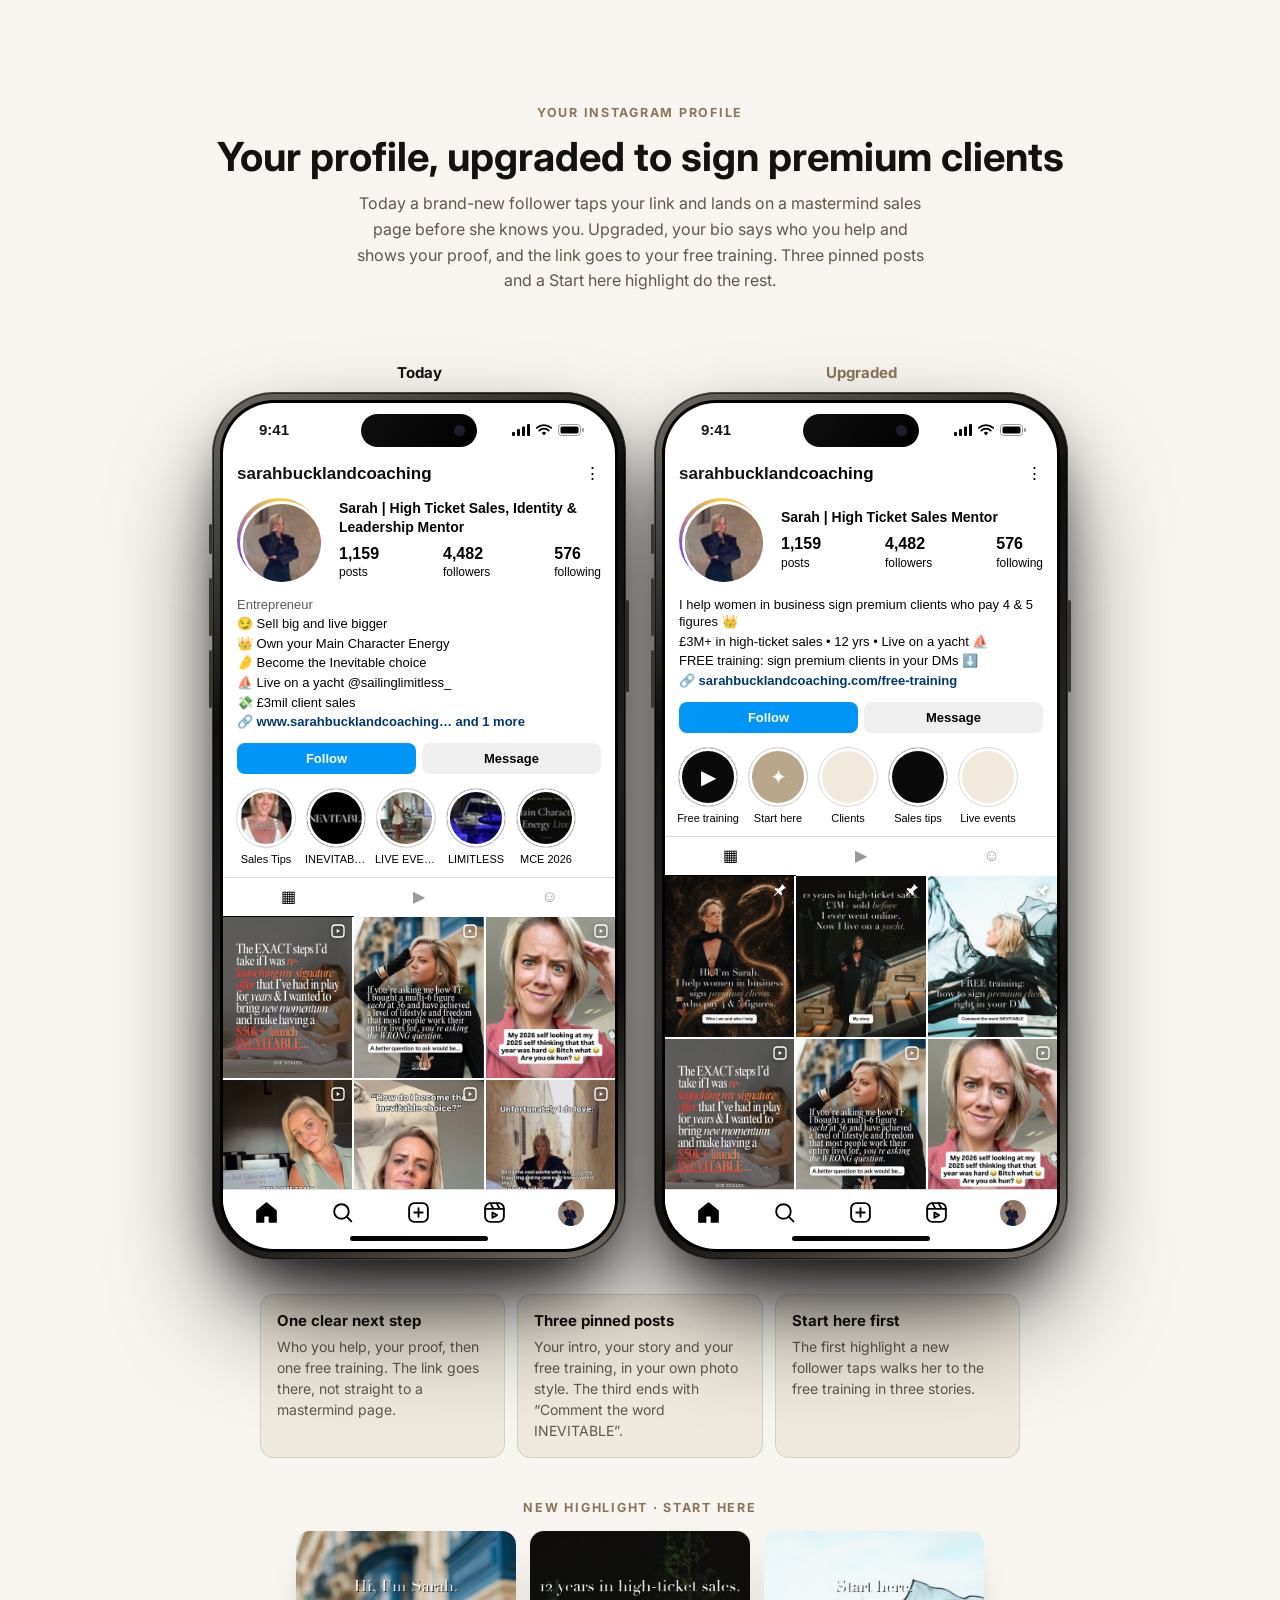
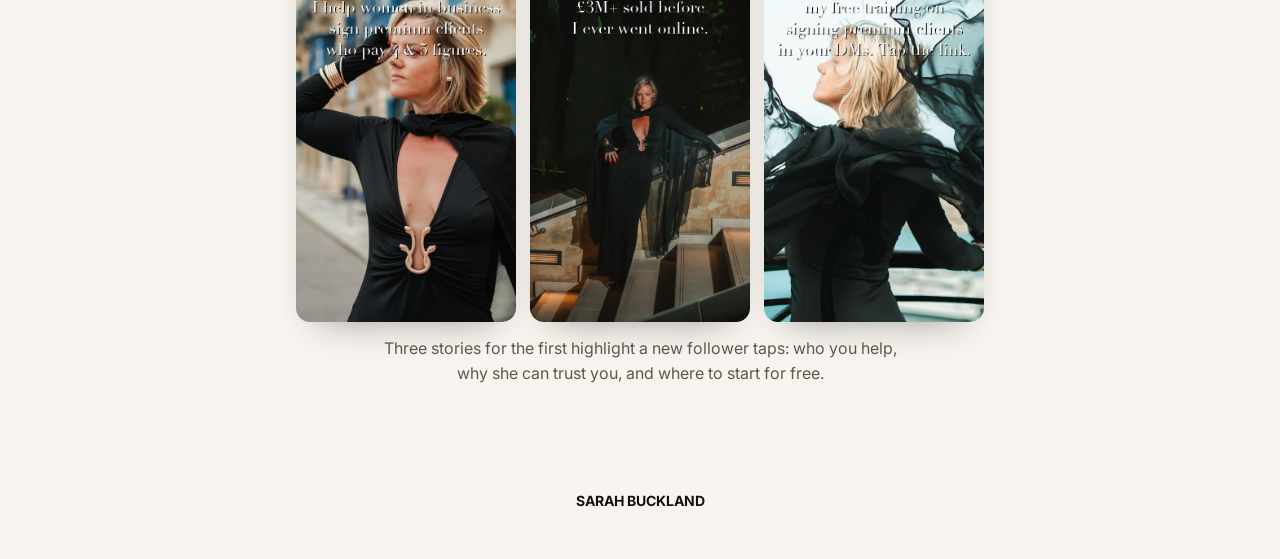
==== ig-profile/index.html @ e1456f19 "Pitch site for Sarah Buckland Co-Authored-By: Claude Opus 5.5 <noreply@anthropic.com>" ====
<!doctype html>
<html lang="en">
<head>
  <meta charset="utf-8" />
  <meta name="viewport" content="width=device-width, initial-scale=1" />
  <title>Instagram profile &middot; Sarah Buckland</title>
  <meta name="robots" content="noindex" />
  <link rel="icon" href="../assets/img/favicon.png" type="image/png" />
  <link rel="apple-touch-icon" href="../assets/img/apple-touch-icon.png" />
  <link rel="preconnect" href="https://fonts.googleapis.com" /><link href="https://fonts.googleapis.com/css2?family=Inter:wght@400;600;700&display=swap" rel="stylesheet" />
  <style>@font-face{font-family:"SF Pro Display Bold";src:url("https://framerusercontent.com/assets/e2xSj9IcJ8dsIvELAZDx3LfWno.woff2");font-display:swap;font-weight:700}</style>
  <link rel="stylesheet" href="../assets/phone-prof.css" />
  <style>
  html{overflow-y:scroll}html,body{background:#f8f5f0;color:#141210;margin:0}
  .sa__intro{text-align:center;padding:44px 16px 12px}
  .eyebrow{color:#8a7558;font:700 .78rem/1 Inter,sans-serif;letter-spacing:.14em;text-transform:uppercase;margin:0}
  .sa__title{font:700 clamp(28px,5vw,40px)/1.1 "SF Pro Display Bold",Inter,sans-serif;margin:.4em 0 .3em;color:#141210}
  .sa__note{color:#5f574c;max-width:580px;margin:0 auto 14px;font:400 16px/1.6 Inter,sans-serif}
  .ads2{display:flex;flex-wrap:wrap;justify-content:center;gap:28px}.ads2>div{min-width:0}
  .adlab{text-align:center;font:700 15px/1 Inter,sans-serif;color:#141210;margin:0 0 12px}.adlab.new{color:#8a7558}
  .why{max-width:760px;margin:34px auto 0;padding:0 16px;display:grid;grid-template-columns:repeat(3,minmax(0,1fr));gap:12px}
  .why div{background:#efe8dc;border:1px solid rgba(138,117,88,.22);border-radius:14px;padding:16px}
  .why b{display:block;font:700 15px/1.3 "SF Pro Display Bold",Inter,sans-serif;margin-bottom:6px}.why span{font:400 14px/1.5 Inter,sans-serif;color:#5f574c}
  @media(max-width:700px){.why{grid-template-columns:1fr}}
  .brandfoot{text-align:center;padding:34px 16px 50px;color:#5f574c;font:400 14px Inter,sans-serif}.brandfoot b{color:#141210}
  .hli i{font-size:18px}
  </style>
<style>
.feed--prof{overflow:hidden}.prof{font:13px/1.35 -apple-system,"Helvetica Neue",Arial,sans-serif;color:#000;background:#fff}
.ptop{display:flex;justify-content:space-between;padding:6px 14px 8px;font-size:17px}.ptop b{font-weight:700}
.phead{display:flex;align-items:center;gap:18px;padding:4px 14px}.pav{width:78px;height:78px;border-radius:50%;padding:3px;background:conic-gradient(#f9ce34,#ee2a7b,#6228d7,#f9ce34);flex:none}
.pav img{width:100%;height:100%;border-radius:50%;object-fit:cover;border:3px solid #fff}
.pright{flex:1;min-width:0;display:flex;flex-direction:column;gap:6px}.pname{font-size:14px}.pstats{display:flex;justify-content:space-between}.pstats span{align-items:flex-start!important}.pstats span{display:flex;flex-direction:column;align-items:center;font-size:12px}.pstats b{font-size:16px}
.pbio{padding:8px 14px 0}.pbio p{margin:2px 0}.pcat{color:#555}.plink{color:#00376b;font-weight:600;word-break:break-all}
.pbtn{display:flex;gap:6px;padding:10px 14px}.pbtn span{flex:1;text-align:center;background:#efefef;border-radius:8px;padding:7px 0;font-weight:600}.pbtn .fol{background:#0095f6;color:#fff}
.hl{display:flex;gap:12px;padding:4px 14px 10px;overflow:hidden}.hli{display:flex;flex-direction:column;align-items:center;gap:4px;width:58px;flex:none}
.hli i{width:58px;height:58px;border-radius:50%;border:1px solid #dbdbdb;box-shadow:inset 0 0 0 3px #fff;display:flex;align-items:center;justify-content:center;color:#fff;font-style:normal;font-size:20px}
.hli b{font-weight:400;font-size:11px;white-space:nowrap;overflow:hidden;text-overflow:ellipsis;max-width:62px}
.ptabs{display:flex;border-top:1px solid #dbdbdb}.ptabs span{flex:1;text-align:center;padding:8px 0;color:#999;font-size:16px}.ptabs .on{color:#000;border-bottom:1px solid #000}
.grid3{display:grid;grid-template-columns:repeat(3,1fr);gap:2px}.gc{position:relative;aspect-ratio:4/5;overflow:hidden;background:#eee}.gc img{width:100%;height:100%;object-fit:cover;display:block}
.gc .pin,.gc .rl{position:absolute;top:6px;right:6px;width:16px;height:16px;filter:drop-shadow(0 1px 2px rgba(0,0,0,.5))}.gc .rl{right:6px}.gc .pin+.rl{right:26px}
</style>
<style>.sh{max-width:900px;margin:44px auto 0;padding:0 20px;text-align:center}.sh__row{display:flex;gap:14px;justify-content:center;margin:16px 0 14px}.sh__row img{width:min(30%,220px);aspect-ratio:9/16;object-fit:cover;border-radius:14px;box-shadow:0 18px 36px -22px rgba(20,18,16,.45)}.sh__note{font-family:Inter,sans-serif;color:var(--muted,#5f574c);max-width:520px;margin:0 auto;line-height:1.55}</style>
</head>
<body>
  <main class="page">
    <section class="sa">
      <div class="sa__intro">
        <p class="eyebrow">Your Instagram profile</p>
        <h1 class="sa__title">Your profile, upgraded to sign premium clients</h1>
        <p class="sa__note">Today a brand-new follower taps your link and lands on a mastermind sales page before she knows you. Upgraded, your bio says who you help and shows your proof, and the link goes to your free training. Three pinned posts and a Start here highlight do the rest.</p>
      </div>
      <div class="stage"><div class="ads2">
        <div class="adcol"><p class="adlab">Today</p><div class="phone-wrap" id="pf1"><div class="iphone"><span class="btn-side l" style="top:132px;height:30px"></span><span class="btn-side l" style="top:186px;height:58px"></span><span class="btn-side l" style="top:258px;height:58px"></span><span class="btn-side r" style="top:208px;height:92px"></span><div class="screen"><div class="status"><span>9:41</span><span class="island"></span><span class="ic"><svg viewBox="0 0 18 12"><rect x="0" y="8" width="3" height="4" rx="1" fill="#000"/><rect x="5" y="5" width="3" height="7" rx="1" fill="#000"/><rect x="10" y="2.5" width="3" height="9.5" rx="1" fill="#000"/><rect x="15" y="0" width="3" height="12" rx="1" fill="#000"/></svg><svg viewBox="0 0 16 12"><path d="M8 11.5l2.2-2.6a3.2 3.2 0 0 0-4.4 0z" fill="#000"/><path d="M3.2 6.6a6.8 6.8 0 0 1 9.6 0" stroke="#000" stroke-width="1.8" fill="none" stroke-linecap="round"/><path d="M.8 3.9a10.5 10.5 0 0 1 14.4 0" stroke="#000" stroke-width="1.8" fill="none" stroke-linecap="round"/></svg><svg viewBox="0 0 27 12"><rect x=".5" y=".5" width="22" height="11" rx="3.2" fill="none" stroke="#000" opacity=".4"/><rect x="2.5" y="2.5" width="18" height="7" rx="1.6" fill="#000"/><rect x="24" y="4" width="2" height="4" rx="1" fill="#000" opacity=".4"/></svg></span></div>
              <div class="feed feed--prof"><div class="prof">
  <div class="ptop"><b>sarahbucklandcoaching</b><span>&#8942;</span></div>
  <div class="phead"><span class="pav"><img src="../assets/img/profile/pfp.jpg" alt=""></span>
    <div class="pright"><b class="pname">Sarah | High Ticket Sales, Identity &amp; Leadership Mentor</b><div class="pstats"><span><b>1,159</b>posts</span><span><b>4,482</b>followers</span><span><b>576</b>following</span></div></div></div>
  <div class="pbio"><p class="pcat">Entrepreneur</p><p>&#128527; Sell big and live bigger</p><p>&#128081; Own your Main Character Energy</p><p>&#129292; Become the Inevitable choice</p><p>&#9973;&#65039; Live on a yacht @sailinglimitless_</p><p>&#128184; &pound;3mil client sales</p><p class="plink">&#128279; www.sarahbucklandcoaching&hellip; and 1 more</p></div>
  <div class="pbtn"><span class="fol">Follow</span><span>Message</span></div>
  <div class="hl"><span class="hli"><i style="background:url(../assets/img/profile/hl0.jpg) center/cover"></i><b>Sales Tips</b></span><span class="hli"><i style="background:url(../assets/img/profile/hl1.jpg) center/cover"></i><b>INEVITABLE</b></span><span class="hli"><i style="background:url(../assets/img/profile/hl2.jpg) center/cover"></i><b>LIVE EVENTS</b></span><span class="hli"><i style="background:url(../assets/img/profile/hl3.jpg) center/cover"></i><b>LIMITLESS</b></span><span class="hli"><i style="background:url(../assets/img/profile/hl4.jpg) center/cover"></i><b>MCE 2026</b></span></div>
  <div class="ptabs"><span class="on">&#9638;</span><span>&#9654;</span><span>&#9786;</span></div>
  <div class="grid3"><span class="gc"><svg class="rl" viewBox="0 0 24 24"><rect x="3" y="3" width="18" height="18" rx="5" fill="none" stroke="#fff" stroke-width="2"/><path d="M10 9v6l5-3z" fill="#fff"/></svg><img src="../assets/img/profile/DXZZ-kZjZ-O.jpg" alt=""></span><span class="gc"><svg class="rl" viewBox="0 0 24 24"><rect x="3" y="3" width="18" height="18" rx="5" fill="none" stroke="#fff" stroke-width="2"/><path d="M10 9v6l5-3z" fill="#fff"/></svg><img src="../assets/img/profile/DbnhbDljemV.jpg" alt=""></span><span class="gc"><svg class="rl" viewBox="0 0 24 24"><rect x="3" y="3" width="18" height="18" rx="5" fill="none" stroke="#fff" stroke-width="2"/><path d="M10 9v6l5-3z" fill="#fff"/></svg><img src="../assets/img/profile/De_6NpAjT2H.jpg" alt=""></span><span class="gc"><svg class="rl" viewBox="0 0 24 24"><rect x="3" y="3" width="18" height="18" rx="5" fill="none" stroke="#fff" stroke-width="2"/><path d="M10 9v6l5-3z" fill="#fff"/></svg><img src="../assets/img/profile/De4cODLt4FM.jpg" alt=""></span><span class="gc"><svg class="rl" viewBox="0 0 24 24"><rect x="3" y="3" width="18" height="18" rx="5" fill="none" stroke="#fff" stroke-width="2"/><path d="M10 9v6l5-3z" fill="#fff"/></svg><img src="../assets/img/profile/De2Eh1vt04J.jpg" alt=""></span><span class="gc"><svg class="rl" viewBox="0 0 24 24"><rect x="3" y="3" width="18" height="18" rx="5" fill="none" stroke="#fff" stroke-width="2"/><path d="M10 9v6l5-3z" fill="#fff"/></svg><img src="../assets/img/profile/DexRTtUNtUl.jpg" alt=""></span></div>
</div></div><div class="tabbar"><svg viewBox="0 0 24 24"><path d="M3 10.5L12 3l9 7.5V21h-6v-6H9v6H3z" fill="#000"/></svg><svg viewBox="0 0 24 24"><circle cx="11" cy="11" r="7"/><path d="M20.5 20.5l-4.5-4.5"/></svg><svg viewBox="0 0 24 24"><rect x="3" y="3" width="18" height="18" rx="5"/><path d="M12 8v8M8 12h8"/></svg><svg viewBox="0 0 24 24"><rect x="3" y="3" width="18" height="18" rx="5"/><path d="M3 8.5h18M8 3l3 5.5M14 3l3 5.5M10 12v5l4.5-2.5z"/></svg><img class="me" src="../assets/img/profile/pfp.jpg" alt="" /></div>
              <div class="homebar"></div></div></div></div></div>
        <div class="adcol"><p class="adlab new">Upgraded</p><div class="phone-wrap" id="pf2"><div class="iphone"><span class="btn-side l" style="top:132px;height:30px"></span><span class="btn-side l" style="top:186px;height:58px"></span><span class="btn-side l" style="top:258px;height:58px"></span><span class="btn-side r" style="top:208px;height:92px"></span><div class="screen"><div class="status"><span>9:41</span><span class="island"></span><span class="ic"><svg viewBox="0 0 18 12"><rect x="0" y="8" width="3" height="4" rx="1" fill="#000"/><rect x="5" y="5" width="3" height="7" rx="1" fill="#000"/><rect x="10" y="2.5" width="3" height="9.5" rx="1" fill="#000"/><rect x="15" y="0" width="3" height="12" rx="1" fill="#000"/></svg><svg viewBox="0 0 16 12"><path d="M8 11.5l2.2-2.6a3.2 3.2 0 0 0-4.4 0z" fill="#000"/><path d="M3.2 6.6a6.8 6.8 0 0 1 9.6 0" stroke="#000" stroke-width="1.8" fill="none" stroke-linecap="round"/><path d="M.8 3.9a10.5 10.5 0 0 1 14.4 0" stroke="#000" stroke-width="1.8" fill="none" stroke-linecap="round"/></svg><svg viewBox="0 0 27 12"><rect x=".5" y=".5" width="22" height="11" rx="3.2" fill="none" stroke="#000" opacity=".4"/><rect x="2.5" y="2.5" width="18" height="7" rx="1.6" fill="#000"/><rect x="24" y="4" width="2" height="4" rx="1" fill="#000" opacity=".4"/></svg></span></div>
              <div class="feed feed--prof"><div class="prof">
  <div class="ptop"><b>sarahbucklandcoaching</b><span>&#8942;</span></div>
  <div class="phead"><span class="pav"><img src="../assets/img/profile/pfp.jpg" alt=""></span>
    <div class="pright"><b class="pname">Sarah | High Ticket Sales Mentor</b><div class="pstats"><span><b>1,159</b>posts</span><span><b>4,482</b>followers</span><span><b>576</b>following</span></div></div></div>
  <div class="pbio"><p>I help women in business sign premium clients who pay 4 &amp; 5 figures &#128081;</p><p>&pound;3M+ in high-ticket sales &bull; 12 yrs &bull; Live on a yacht &#9973;&#65039;</p><p>FREE training: sign premium clients in your DMs &#11015;&#65039;</p><p class="plink">&#128279; sarahbucklandcoaching.com/free-training</p></div>
  <div class="pbtn"><span class="fol">Follow</span><span>Message</span></div>
  <div class="hl"><span class="hli"><i style="background:#0a0a0a">&#9654;</i><b>Free training</b></span><span class="hli"><i style="background:#b9a68b">&#10022;</i><b>Start here</b></span><span class="hli"><i style="background:#f1e9db"></i><b>Clients</b></span><span class="hli"><i style="background:#0a0a0a"></i><b>Sales tips</b></span><span class="hli"><i style="background:#f1e9db"></i><b>Live events</b></span></div>
  <div class="ptabs"><span class="on">&#9638;</span><span>&#9654;</span><span>&#9786;</span></div>
  <div class="grid3"><span class="gc"><svg class="pin" viewBox="0 0 24 24"><path d="M15 3l6 6-3 1-4 4 1 5-2 1-4-4-5 5-1-1 5-5-4-4 1-2 5 1 4-4z" fill="#fff"/></svg><img src="../assets/img/post/pin-1.jpg" alt=""></span><span class="gc"><svg class="pin" viewBox="0 0 24 24"><path d="M15 3l6 6-3 1-4 4 1 5-2 1-4-4-5 5-1-1 5-5-4-4 1-2 5 1 4-4z" fill="#fff"/></svg><img src="../assets/img/post/pin-2.jpg" alt=""></span><span class="gc"><svg class="pin" viewBox="0 0 24 24"><path d="M15 3l6 6-3 1-4 4 1 5-2 1-4-4-5 5-1-1 5-5-4-4 1-2 5 1 4-4z" fill="#fff"/></svg><img src="../assets/img/post/pin-3.jpg" alt=""></span><span class="gc"><svg class="rl" viewBox="0 0 24 24"><rect x="3" y="3" width="18" height="18" rx="5" fill="none" stroke="#fff" stroke-width="2"/><path d="M10 9v6l5-3z" fill="#fff"/></svg><img src="../assets/img/profile/DXZZ-kZjZ-O.jpg" alt=""></span><span class="gc"><svg class="rl" viewBox="0 0 24 24"><rect x="3" y="3" width="18" height="18" rx="5" fill="none" stroke="#fff" stroke-width="2"/><path d="M10 9v6l5-3z" fill="#fff"/></svg><img src="../assets/img/profile/DbnhbDljemV.jpg" alt=""></span><span class="gc"><svg class="rl" viewBox="0 0 24 24"><rect x="3" y="3" width="18" height="18" rx="5" fill="none" stroke="#fff" stroke-width="2"/><path d="M10 9v6l5-3z" fill="#fff"/></svg><img src="../assets/img/profile/De_6NpAjT2H.jpg" alt=""></span></div>
</div></div><div class="tabbar"><svg viewBox="0 0 24 24"><path d="M3 10.5L12 3l9 7.5V21h-6v-6H9v6H3z" fill="#000"/></svg><svg viewBox="0 0 24 24"><circle cx="11" cy="11" r="7"/><path d="M20.5 20.5l-4.5-4.5"/></svg><svg viewBox="0 0 24 24"><rect x="3" y="3" width="18" height="18" rx="5"/><path d="M12 8v8M8 12h8"/></svg><svg viewBox="0 0 24 24"><rect x="3" y="3" width="18" height="18" rx="5"/><path d="M3 8.5h18M8 3l3 5.5M14 3l3 5.5M10 12v5l4.5-2.5z"/></svg><img class="me" src="../assets/img/profile/pfp.jpg" alt="" /></div>
              <div class="homebar"></div></div></div></div></div>
      </div></div>
      <div class="why">
        <div><b>One clear next step</b><span>Who you help, your proof, then one free training. The link goes there, not straight to a mastermind page.</span></div>
        <div><b>Three pinned posts</b><span>Your intro, your story and your free training, in your own photo style. The third ends with &ldquo;Comment the word INEVITABLE&rdquo;.</span></div>
        <div><b>Start here first</b><span>The first highlight a new follower taps walks her to the free training in three stories.</span></div>
      </div>
      <div class="sh">
        <p class="eyebrow">New highlight &middot; Start here</p>
        <div class="sh__row"><img src="../assets/img/profile/start-1.jpg" alt="Start here story 1"><img src="../assets/img/profile/start-2.jpg" alt="Start here story 2"><img src="../assets/img/profile/start-3.jpg" alt="Start here story 3"></div>
        <p class="sh__note">Three stories for the first highlight a new follower taps: who you help, why she can trust you, and where to start for free.</p>
      </div>
    </section>
  </main>
  <footer class="brandfoot"><b>SARAH BUCKLAND</b></footer>
</body>
</html>
---- assets/phone-prof.css ----
/* In-feed phone mock (static ad + carousel). Shell per references/in-feed-phone-mock.md */
.sa { position: relative; overflow: hidden; padding: clamp(46px, 7vh, 84px) 0 clamp(56px, 8vh, 96px); }
.sa__glow { position: absolute; top: 0; left: 50%; transform: translateX(-50%); width: min(900px, 120vw); height: 520px; pointer-events: none;
  background: radial-gradient(50% 50% at 50% 50%, rgba(160, 120, 180, 0.2), transparent 70%); }
.sa__intro { position: relative; text-align: center; margin-bottom: clamp(30px, 5vh, 48px); padding: 0 20px; }
.sa__title { font-family: var(--display); font-weight: 500; font-size: clamp(1.9rem, 4vw, 2.6rem); line-height: 1.1; color: var(--ink); }
.stage { position: relative; display: grid; place-items: center; padding: 0 16px; }
.stage::after { content: ""; position: absolute; bottom: -18px; left: 50%; transform: translateX(-50%); width: 420px; max-width: 80vw; height: 60px; background: rgba(0,0,0,.7); filter: blur(28px); border-radius: 50%; z-index: -1; }
.phone-wrap { position: relative; }
.iphone { --w: 392px; --r: 62px; position: relative; width: var(--w); max-width: calc(100vw - 32px); aspect-ratio: 392 / 846; border-radius: var(--r); padding: 11px;
  background: linear-gradient(148deg, #6f6a63, #100e0c 30%, #2a2723 55%, #100e0c 75%, #7b756c);
  box-shadow: inset 0 0 0 1px rgba(255,255,255,.18), inset 0 0 0 2px rgba(0,0,0,.6), 0 60px 120px -30px rgba(0,0,0,.95), 0 30px 60px -20px rgba(0,0,0,.8); }
.iphone::before { content: ""; position: absolute; inset: 8px; border-radius: calc(var(--r) - 8px); background: #000; }
.iphone::after { content: ""; position: absolute; inset: 11px; border-radius: calc(var(--r) - 11px); z-index: 6; pointer-events: none; background: linear-gradient(128deg, rgba(255,255,255,.12), transparent 28%, transparent 70%, rgba(255,255,255,.05)); }
.btn-side { position: absolute; width: 3px; border-radius: 2px; background: #3a3631; }
.btn-side.l { left: -3px; } .btn-side.r { right: -3px; }
.screen { position: relative; z-index: 2; height: 100%; display: flex; flex-direction: column; border-radius: calc(var(--r) - 11px); overflow: hidden; background: #fff; color: #000;
  font-family: -apple-system, BlinkMacSystemFont, "SF Pro Text", "Helvetica Neue", Arial, sans-serif; font-size: 13px; }
.status { position: relative; height: 54px; flex: none; display: flex; align-items: center; justify-content: space-between; padding: 0 30px 0 36px; font-weight: 600; font-size: 15px; }
.island { position: absolute; left: 50%; top: 11px; transform: translateX(-50%); width: 116px; height: 33px; border-radius: 20px; background: #000; }
.island::after { content: ""; position: absolute; right: 12px; top: 11px; width: 11px; height: 11px; border-radius: 50%; background: #1a1a2a; }
.status svg { height: 12px; width: auto; }
.status .ic { display: flex; gap: 6px; align-items: center; }
.ig-top { flex: none; display: flex; align-items: center; justify-content: space-between; padding: 2px 14px 8px; }
.ig-logo { font-family: "Snell Roundhand", "Segoe Script", cursive; font-size: 30px; font-weight: 600; line-height: 1; }
.ig-top .ic { display: flex; gap: 18px; align-items: center; position: relative; }
.ig-top svg, .actions svg, .tabbar svg { width: 25px; height: 25px; fill: none; stroke: #000; stroke-width: 1.85; stroke-linecap: round; stroke-linejoin: round; }
.ig-badge { position: absolute; right: -7px; top: -6px; min-width: 18px; height: 18px; border-radius: 9px; background: #ff3040; color: #fff; font-size: 11px; font-weight: 700; display: grid; place-items: center; border: 2px solid #fff; }
.feed { flex: 1; overflow: hidden; }
.post-head { display: flex; align-items: center; gap: 10px; padding: 8px 12px; }
.avatar-ring { width: 36px; height: 36px; border-radius: 50%; padding: 2px; background: conic-gradient(from 200deg, #feda75, #fa7e1e, #d62976, #962fbf, #4f5bd5, #feda75); flex: none; }
.avatar-ring img { width: 100%; height: 100%; border-radius: 50%; border: 2px solid #fff; object-fit: cover; }
.who { flex: 1; line-height: 1.2; }
.who b { font-size: 13.5px; display: inline-flex; align-items: center; gap: 4px; }
.who small { display: block; color: #737373; font-size: 11.5px; }
.verified { width: 13px; height: 13px; }
.dots3 { font-weight: 700; letter-spacing: 1px; font-size: 16px; }
.post-media { position: relative; display: block; width: 100%; aspect-ratio: 1 / 1; background: #000; overflow: hidden; }
.post-media img { width: 100%; height: 100%; object-fit: cover; display: block; }
.cta-strip { display: flex; align-items: center; justify-content: space-between; padding: 11px 12px; background: #fafafa; border-bottom: .5px solid #dbdbdb; font-weight: 600; font-size: 14px; color: #000; text-decoration: none; }
.cta-strip i { width: 8px; height: 8px; border-right: 2px solid #000; border-bottom: 2px solid #000; transform: rotate(-45deg); }
.actions { position: relative; display: flex; align-items: center; gap: 14px; padding: 9px 12px 4px; }
.actions .spacer { flex: 1; }
.likes { padding: 2px 12px; font-weight: 600; font-size: 13.5px; }
.caption { padding: 2px 12px; font-size: 13.5px; line-height: 1.35; }
.caption .more { color: #737373; }
.comments, .stamp { padding: 3px 12px 0; color: #737373; font-size: 13px; }
.stamp { font-size: 11px; }
.tabbar { flex: none; display: flex; justify-content: space-around; align-items: center; padding: 10px 6px 4px; border-top: .5px solid #dbdbdb; background: #fff; }
.tabbar .me { width: 26px; height: 26px; border-radius: 50%; object-fit: cover; }
.homebar { flex: none; width: 138px; height: 5px; border-radius: 3px; background: #000; margin: 6px auto 8px; }
/* carousel inside the media slot */
.post-media--car { aspect-ratio: 4 / 5; }
.ctrack { display: flex; height: 100%; overflow-x: auto; scroll-snap-type: x mandatory; scrollbar-width: none; overscroll-behavior-x: contain; }
.ctrack::-webkit-scrollbar { display: none; }
.ctrack img { flex: 0 0 100%; width: 100%; height: 100%; object-fit: cover; scroll-snap-align: start; }
.cnav { position: absolute; top: 50%; transform: translateY(-50%); width: 26px; height: 26px; border-radius: 50%; border: 0; background: rgba(255,255,255,.85); display: grid; place-items: center; cursor: pointer; transition: opacity .2s; }
.cnav::before { content: ""; width: 7px; height: 7px; border-right: 2px solid #262626; border-bottom: 2px solid #262626; }
.cnav.prev { left: 8px; } .cnav.prev::before { transform: rotate(135deg); margin-left: 3px; }
.cnav.next { right: 8px; } .cnav.next::before { transform: rotate(-45deg); margin-right: 3px; }
.cnav[disabled] { opacity: 0; pointer-events: none; }
.ig-count { position: absolute; top: 12px; right: 12px; padding: 3px 9px; border-radius: 12px; background: rgba(0,0,0,.6); color: #fff; font-size: 12px; font-weight: 600; }
.cdots { position: absolute; left: 50%; top: 50%; transform: translate(-50%, -50%); display: flex; gap: 4px; }
.cdots span { width: 6px; height: 6px; border-radius: 50%; background: #c7c7c7; }
.cdots span.on { background: #0095f6; }
.hint { text-align: center; margin-top: 34px; color: var(--muted); font-size: .9rem; }
/* callout */
.callout { position: absolute; left: 100%; top: 64%; width: 230px; margin-left: 14px; pointer-events: none; transition: opacity .3s; }
.callout svg { width: 120px; height: 70px; overflow: visible; }
.callout .ln { fill: none; stroke: var(--ink); stroke-width: 2; stroke-linecap: round; stroke-dasharray: 200; stroke-dashoffset: 0; }
.bubble { display: inline-block; margin-top: 4px; padding: 10px 16px; border-radius: 14px; background: linear-gradient(120deg, var(--accent), #e04556); color: var(--accent-ink); font-family: var(--display); font-style: italic; font-size: 1.15rem; transform: rotate(-3deg); }
html.js .rv .ln { stroke-dashoffset: 200; transition: stroke-dashoffset .9s var(--ease) .35s; }
html.js .rv.is-in .ln { stroke-dashoffset: 0; }
.phone-wrap.swiped .callout { opacity: 0; }
@media (max-width: 980px) {
  .callout { position: static; margin: 22px auto 0; text-align: center; width: auto; }
  .callout svg { display: none; }
}
@media (max-width: 460px) { .iphone { --w: 320px; --r: 50px; } }
@media (prefers-reduced-motion: reduce) { html.js .rv .ln { transition: none; stroke-dashoffset: 0; } }

/* Urania: two phones side by side */
.stage .ads2{width:min(920px,calc(100vw - 32px));margin:0 auto;align-items:flex-start}
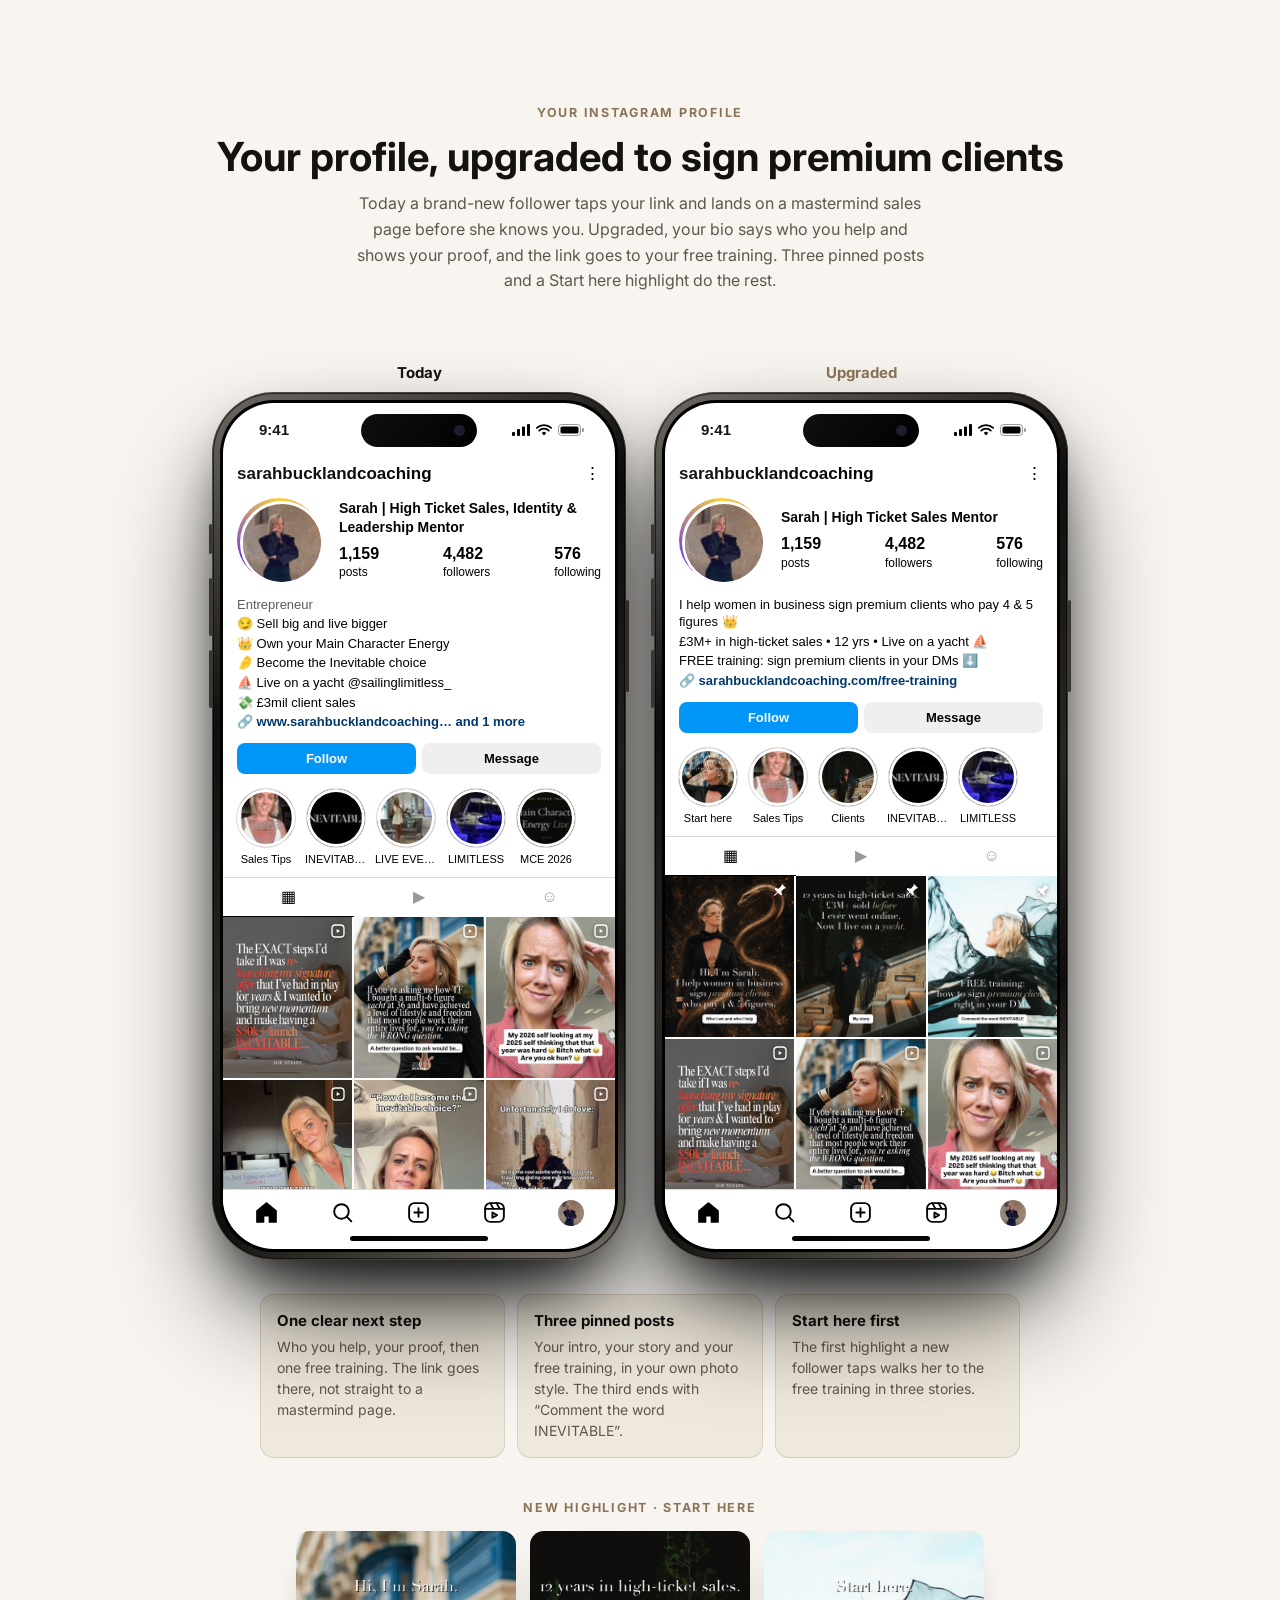
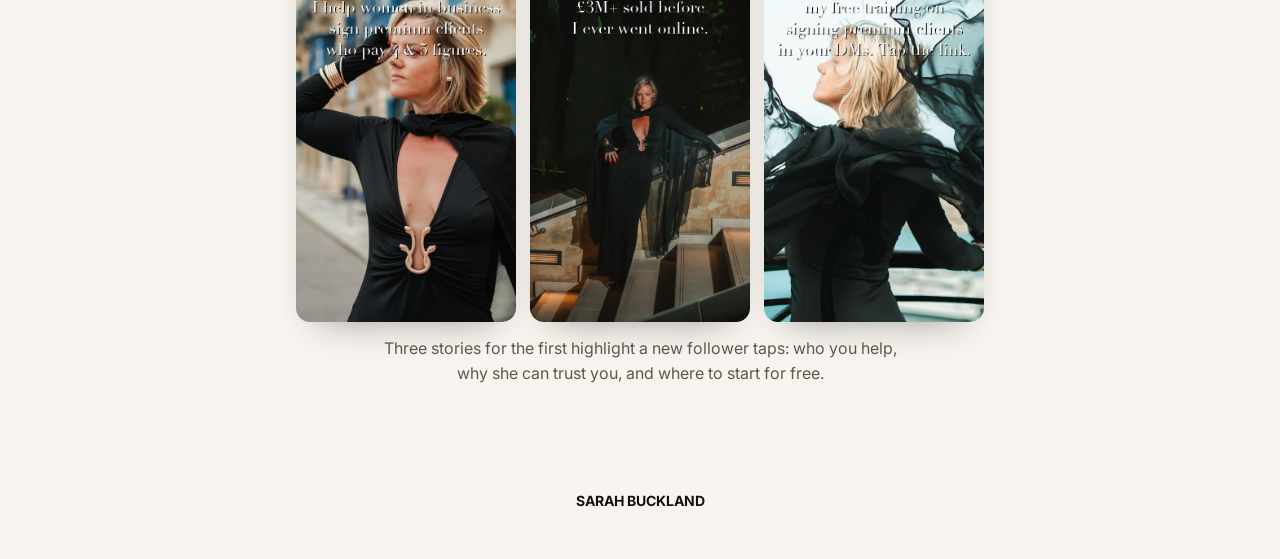
==== commit 4885108e: "IG profile: highlight covers from her own photos, Start here first, no live-event highlights Co-Auth" ====
--- a/ig-profile/index.html
+++ b/ig-profile/index.html
@@ -70,7 +70,7 @@
     <div class="pright"><b class="pname">Sarah | High Ticket Sales Mentor</b><div class="pstats"><span><b>1,159</b>posts</span><span><b>4,482</b>followers</span><span><b>576</b>following</span></div></div></div>
   <div class="pbio"><p>I help women in business sign premium clients who pay 4 &amp; 5 figures &#128081;</p><p>&pound;3M+ in high-ticket sales &bull; 12 yrs &bull; Live on a yacht &#9973;&#65039;</p><p>FREE training: sign premium clients in your DMs &#11015;&#65039;</p><p class="plink">&#128279; sarahbucklandcoaching.com/free-training</p></div>
   <div class="pbtn"><span class="fol">Follow</span><span>Message</span></div>
-  <div class="hl"><span class="hli"><i style="background:#0a0a0a">&#9654;</i><b>Free training</b></span><span class="hli"><i style="background:#b9a68b">&#10022;</i><b>Start here</b></span><span class="hli"><i style="background:#f1e9db"></i><b>Clients</b></span><span class="hli"><i style="background:#0a0a0a"></i><b>Sales tips</b></span><span class="hli"><i style="background:#f1e9db"></i><b>Live events</b></span></div>
+  <div class="hl"><span class="hli"><i style="background:url(../assets/img/profile/start-1.jpg) center 25%/cover"></i><b>Start here</b></span><span class="hli"><i style="background:url(../assets/img/profile/hl0.jpg) center/cover"></i><b>Sales Tips</b></span><span class="hli"><i style="background:url(../assets/img/thankyou/welcome.jpg) center 40%/cover"></i><b>Clients</b></span><span class="hli"><i style="background:url(../assets/img/profile/hl1.jpg) center/cover"></i><b>INEVITABLE</b></span><span class="hli"><i style="background:url(../assets/img/profile/hl3.jpg) center/cover"></i><b>LIMITLESS</b></span></div>
   <div class="ptabs"><span class="on">&#9638;</span><span>&#9654;</span><span>&#9786;</span></div>
   <div class="grid3"><span class="gc"><svg class="pin" viewBox="0 0 24 24"><path d="M15 3l6 6-3 1-4 4 1 5-2 1-4-4-5 5-1-1 5-5-4-4 1-2 5 1 4-4z" fill="#fff"/></svg><img src="../assets/img/post/pin-1.jpg" alt=""></span><span class="gc"><svg class="pin" viewBox="0 0 24 24"><path d="M15 3l6 6-3 1-4 4 1 5-2 1-4-4-5 5-1-1 5-5-4-4 1-2 5 1 4-4z" fill="#fff"/></svg><img src="../assets/img/post/pin-2.jpg" alt=""></span><span class="gc"><svg class="pin" viewBox="0 0 24 24"><path d="M15 3l6 6-3 1-4 4 1 5-2 1-4-4-5 5-1-1 5-5-4-4 1-2 5 1 4-4z" fill="#fff"/></svg><img src="../assets/img/post/pin-3.jpg" alt=""></span><span class="gc"><svg class="rl" viewBox="0 0 24 24"><rect x="3" y="3" width="18" height="18" rx="5" fill="none" stroke="#fff" stroke-width="2"/><path d="M10 9v6l5-3z" fill="#fff"/></svg><img src="../assets/img/profile/DXZZ-kZjZ-O.jpg" alt=""></span><span class="gc"><svg class="rl" viewBox="0 0 24 24"><rect x="3" y="3" width="18" height="18" rx="5" fill="none" stroke="#fff" stroke-width="2"/><path d="M10 9v6l5-3z" fill="#fff"/></svg><img src="../assets/img/profile/DbnhbDljemV.jpg" alt=""></span><span class="gc"><svg class="rl" viewBox="0 0 24 24"><rect x="3" y="3" width="18" height="18" rx="5" fill="none" stroke="#fff" stroke-width="2"/><path d="M10 9v6l5-3z" fill="#fff"/></svg><img src="../assets/img/profile/De_6NpAjT2H.jpg" alt=""></span></div>
 </div></div><div class="tabbar"><svg viewBox="0 0 24 24"><path d="M3 10.5L12 3l9 7.5V21h-6v-6H9v6H3z" fill="#000"/></svg><svg viewBox="0 0 24 24"><circle cx="11" cy="11" r="7"/><path d="M20.5 20.5l-4.5-4.5"/></svg><svg viewBox="0 0 24 24"><rect x="3" y="3" width="18" height="18" rx="5"/><path d="M12 8v8M8 12h8"/></svg><svg viewBox="0 0 24 24"><rect x="3" y="3" width="18" height="18" rx="5"/><path d="M3 8.5h18M8 3l3 5.5M14 3l3 5.5M10 12v5l4.5-2.5z"/></svg><img class="me" src="../assets/img/profile/pfp.jpg" alt="" /></div>
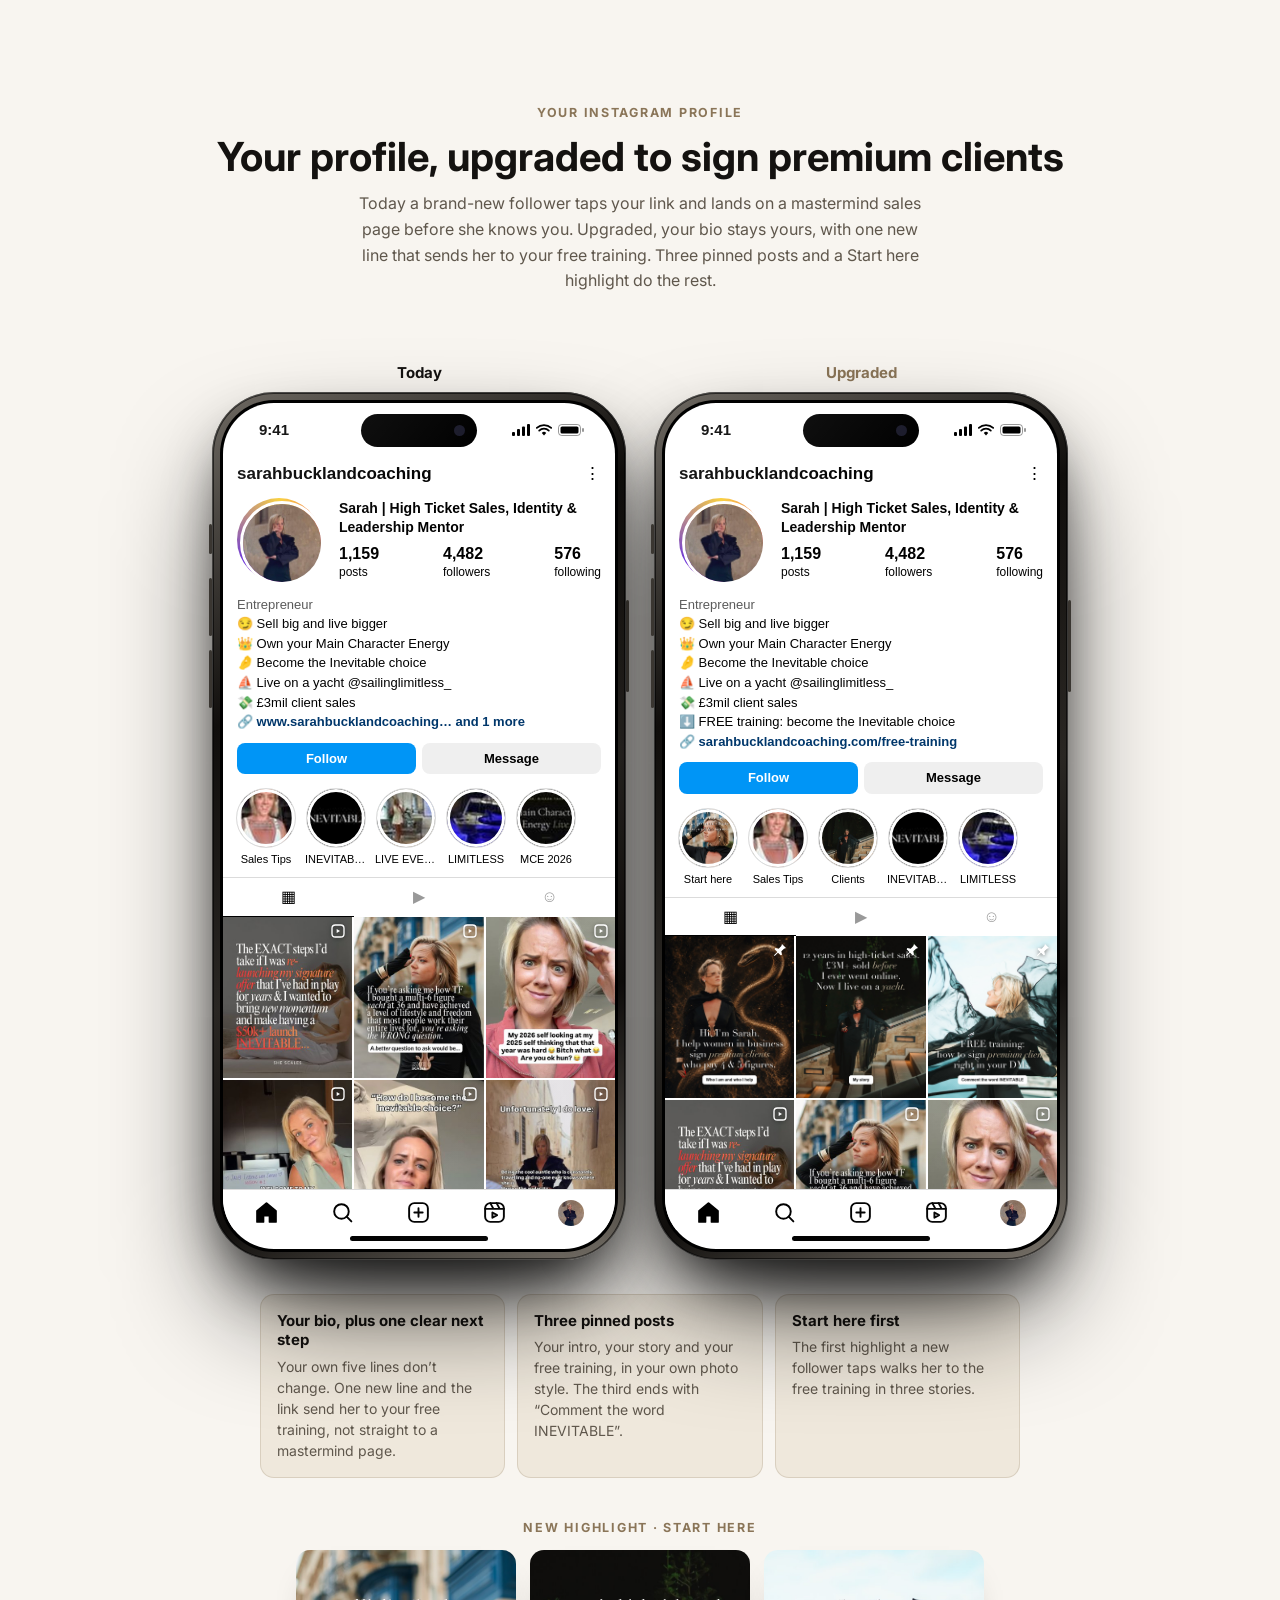
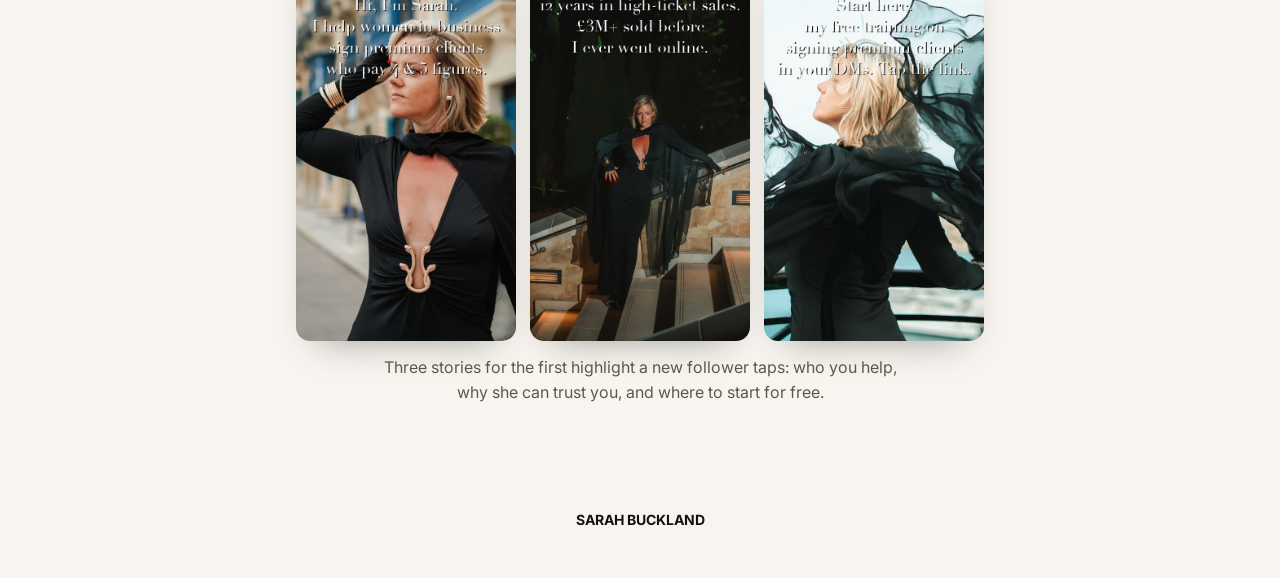
==== commit fea98906: "IG profile: keep her original bio, add one free-training CTA line Co-Authored-By: Claude Opus 5.5 <n" ====
--- a/ig-profile/index.html
+++ b/ig-profile/index.html
@@ -48,7 +48,7 @@
       <div class="sa__intro">
         <p class="eyebrow">Your Instagram profile</p>
         <h1 class="sa__title">Your profile, upgraded to sign premium clients</h1>
-        <p class="sa__note">Today a brand-new follower taps your link and lands on a mastermind sales page before she knows you. Upgraded, your bio says who you help and shows your proof, and the link goes to your free training. Three pinned posts and a Start here highlight do the rest.</p>
+        <p class="sa__note">Today a brand-new follower taps your link and lands on a mastermind sales page before she knows you. Upgraded, your bio stays yours, with one new line that sends her to your free training. Three pinned posts and a Start here highlight do the rest.</p>
       </div>
       <div class="stage"><div class="ads2">
         <div class="adcol"><p class="adlab">Today</p><div class="phone-wrap" id="pf1"><div class="iphone"><span class="btn-side l" style="top:132px;height:30px"></span><span class="btn-side l" style="top:186px;height:58px"></span><span class="btn-side l" style="top:258px;height:58px"></span><span class="btn-side r" style="top:208px;height:92px"></span><div class="screen"><div class="status"><span>9:41</span><span class="island"></span><span class="ic"><svg viewBox="0 0 18 12"><rect x="0" y="8" width="3" height="4" rx="1" fill="#000"/><rect x="5" y="5" width="3" height="7" rx="1" fill="#000"/><rect x="10" y="2.5" width="3" height="9.5" rx="1" fill="#000"/><rect x="15" y="0" width="3" height="12" rx="1" fill="#000"/></svg><svg viewBox="0 0 16 12"><path d="M8 11.5l2.2-2.6a3.2 3.2 0 0 0-4.4 0z" fill="#000"/><path d="M3.2 6.6a6.8 6.8 0 0 1 9.6 0" stroke="#000" stroke-width="1.8" fill="none" stroke-linecap="round"/><path d="M.8 3.9a10.5 10.5 0 0 1 14.4 0" stroke="#000" stroke-width="1.8" fill="none" stroke-linecap="round"/></svg><svg viewBox="0 0 27 12"><rect x=".5" y=".5" width="22" height="11" rx="3.2" fill="none" stroke="#000" opacity=".4"/><rect x="2.5" y="2.5" width="18" height="7" rx="1.6" fill="#000"/><rect x="24" y="4" width="2" height="4" rx="1" fill="#000" opacity=".4"/></svg></span></div>
@@ -67,8 +67,8 @@
               <div class="feed feed--prof"><div class="prof">
   <div class="ptop"><b>sarahbucklandcoaching</b><span>&#8942;</span></div>
   <div class="phead"><span class="pav"><img src="../assets/img/profile/pfp.jpg" alt=""></span>
-    <div class="pright"><b class="pname">Sarah | High Ticket Sales Mentor</b><div class="pstats"><span><b>1,159</b>posts</span><span><b>4,482</b>followers</span><span><b>576</b>following</span></div></div></div>
-  <div class="pbio"><p>I help women in business sign premium clients who pay 4 &amp; 5 figures &#128081;</p><p>&pound;3M+ in high-ticket sales &bull; 12 yrs &bull; Live on a yacht &#9973;&#65039;</p><p>FREE training: sign premium clients in your DMs &#11015;&#65039;</p><p class="plink">&#128279; sarahbucklandcoaching.com/free-training</p></div>
+    <div class="pright"><b class="pname">Sarah | High Ticket Sales, Identity &amp; Leadership Mentor</b><div class="pstats"><span><b>1,159</b>posts</span><span><b>4,482</b>followers</span><span><b>576</b>following</span></div></div></div>
+  <div class="pbio"><p class="pcat">Entrepreneur</p><p>&#128527; Sell big and live bigger</p><p>&#128081; Own your Main Character Energy</p><p>&#129292; Become the Inevitable choice</p><p>&#9973;&#65039; Live on a yacht @sailinglimitless_</p><p>&#128184; &pound;3mil client sales</p><p>&#11015;&#65039; FREE training: become the Inevitable choice</p><p class="plink">&#128279; sarahbucklandcoaching.com/free-training</p></div>
   <div class="pbtn"><span class="fol">Follow</span><span>Message</span></div>
   <div class="hl"><span class="hli"><i style="background:url(../assets/img/profile/start-1.jpg) center 25%/cover"></i><b>Start here</b></span><span class="hli"><i style="background:url(../assets/img/profile/hl0.jpg) center/cover"></i><b>Sales Tips</b></span><span class="hli"><i style="background:url(../assets/img/thankyou/welcome.jpg) center 40%/cover"></i><b>Clients</b></span><span class="hli"><i style="background:url(../assets/img/profile/hl1.jpg) center/cover"></i><b>INEVITABLE</b></span><span class="hli"><i style="background:url(../assets/img/profile/hl3.jpg) center/cover"></i><b>LIMITLESS</b></span></div>
   <div class="ptabs"><span class="on">&#9638;</span><span>&#9654;</span><span>&#9786;</span></div>
@@ -77,7 +77,7 @@
               <div class="homebar"></div></div></div></div></div>
       </div></div>
       <div class="why">
-        <div><b>One clear next step</b><span>Who you help, your proof, then one free training. The link goes there, not straight to a mastermind page.</span></div>
+        <div><b>Your bio, plus one clear next step</b><span>Your own five lines don&rsquo;t change. One new line and the link send her to your free training, not straight to a mastermind page.</span></div>
         <div><b>Three pinned posts</b><span>Your intro, your story and your free training, in your own photo style. The third ends with &ldquo;Comment the word INEVITABLE&rdquo;.</span></div>
         <div><b>Start here first</b><span>The first highlight a new follower taps walks her to the free training in three stories.</span></div>
       </div>
